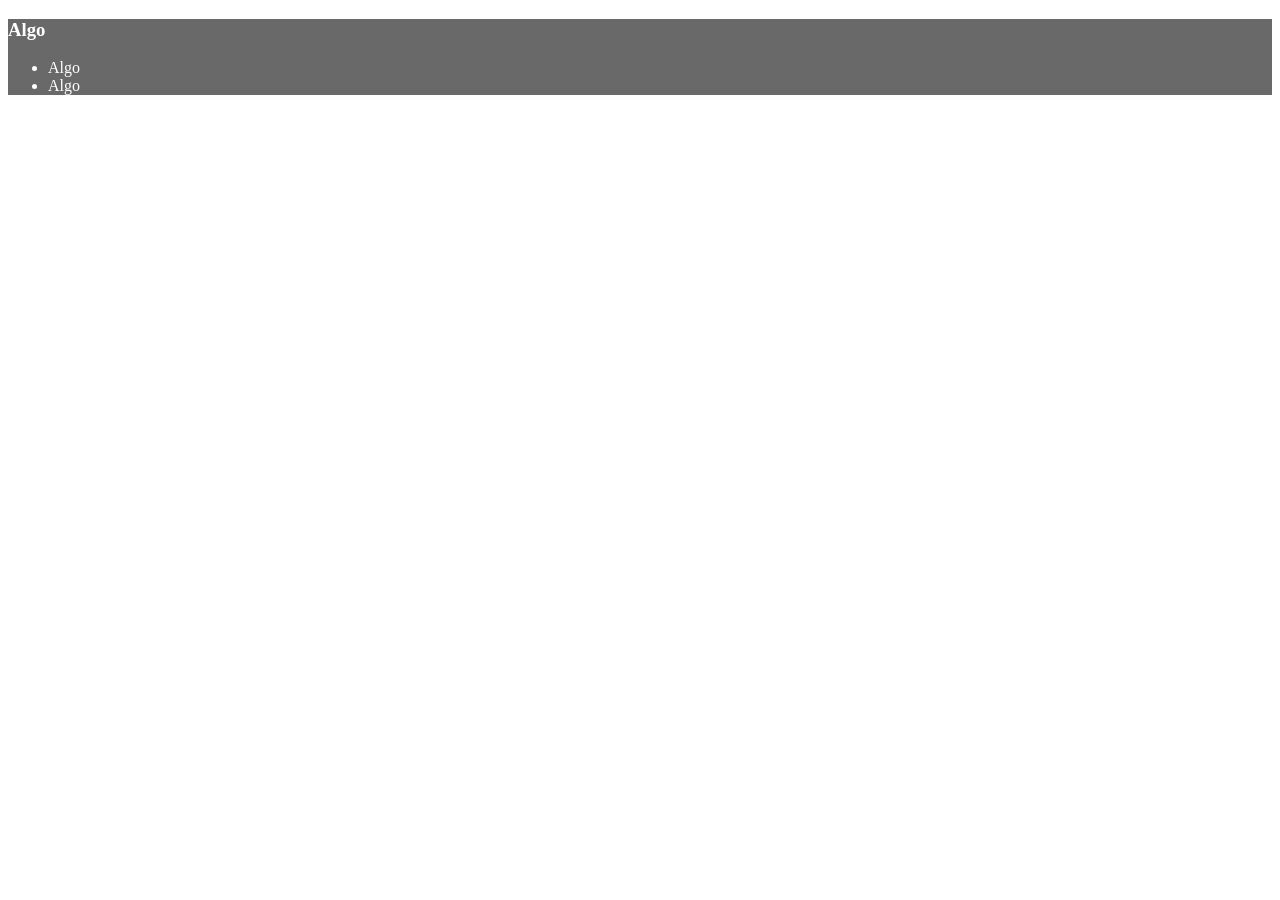
==== index.html @ 3de5984c "Add files via upload" ====
<!DOCTYPE html>
<html lang="en">
<head>
    <meta charset="UTF-8">
    <meta http-equiv="X-UA-Compatible" content="IE=edge">
    <meta name="viewport" content="width=device-width, initial-scale=1.0">
    <title>Document</title>
    <link rel="stylesheet" href="style.css">
</head>
<body>
    <header>
        <h3>Algo</h3>
        <ul>
            <li>Algo</li>
            <li>Algo</li>
        </ul>
    </header>

</body>
</html>
---- style.css ----
header {
    background-color: dimgray;
    color: white;
}
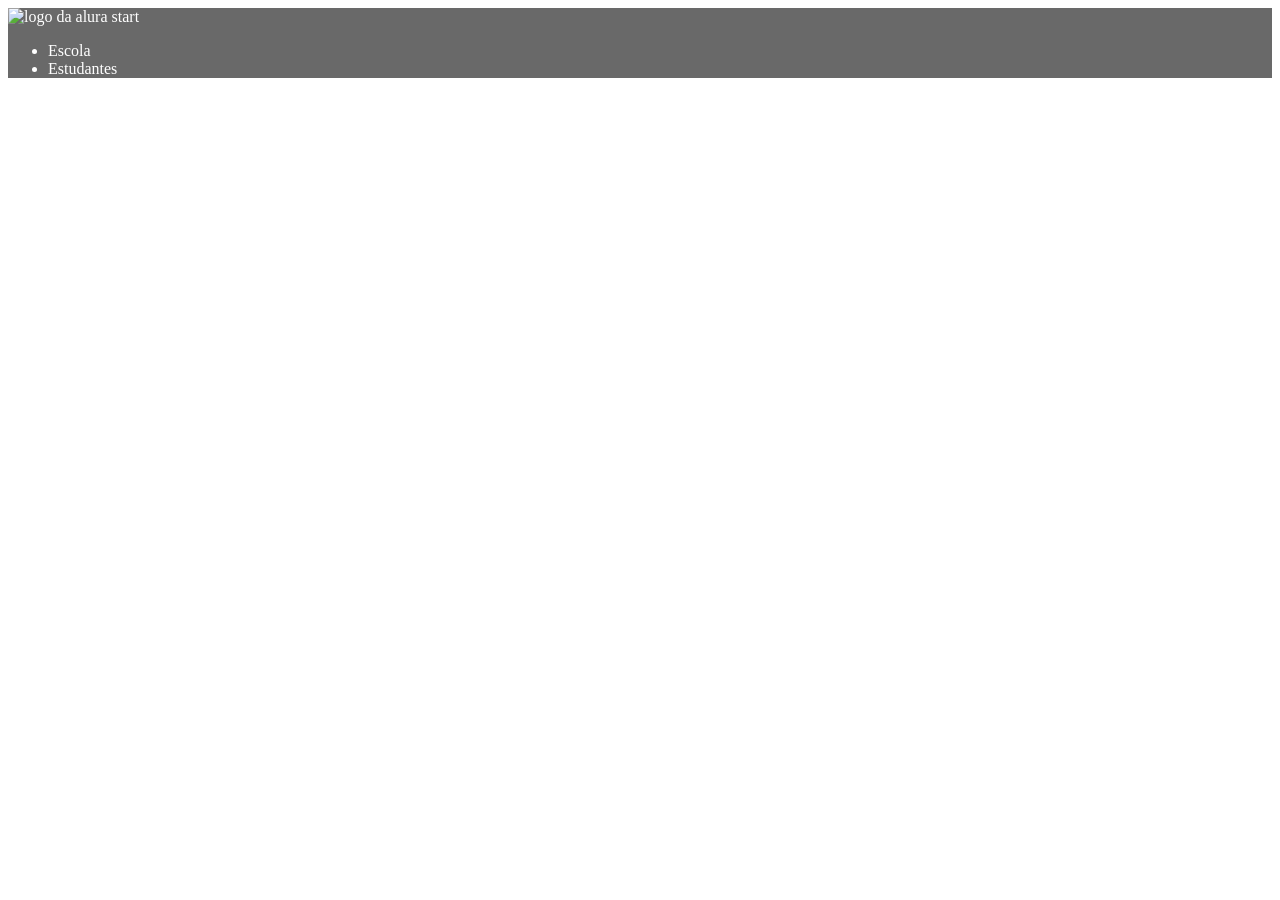
==== commit 4579357a: "index.html" ====
--- a/index.html
+++ b/index.html
@@ -8,11 +8,11 @@
     <link rel="stylesheet" href="style.css">
 </head>
 <body>
-    <header>
-        <h3>Algo</h3>
-        <ul>
-            <li>Algo</li>
-            <li>Algo</li>
+    <header class="cabecalho">
+        <img class="cabecalho-imagem" src="alurastart logo.png" alt="logo da alura start">
+        <ul class="cabecalho-lista">
+            <li class="cabecalho-item">Escola</li>
+            <li class="cabecalho-item">Estudantes</li>
         </ul>
     </header>
 
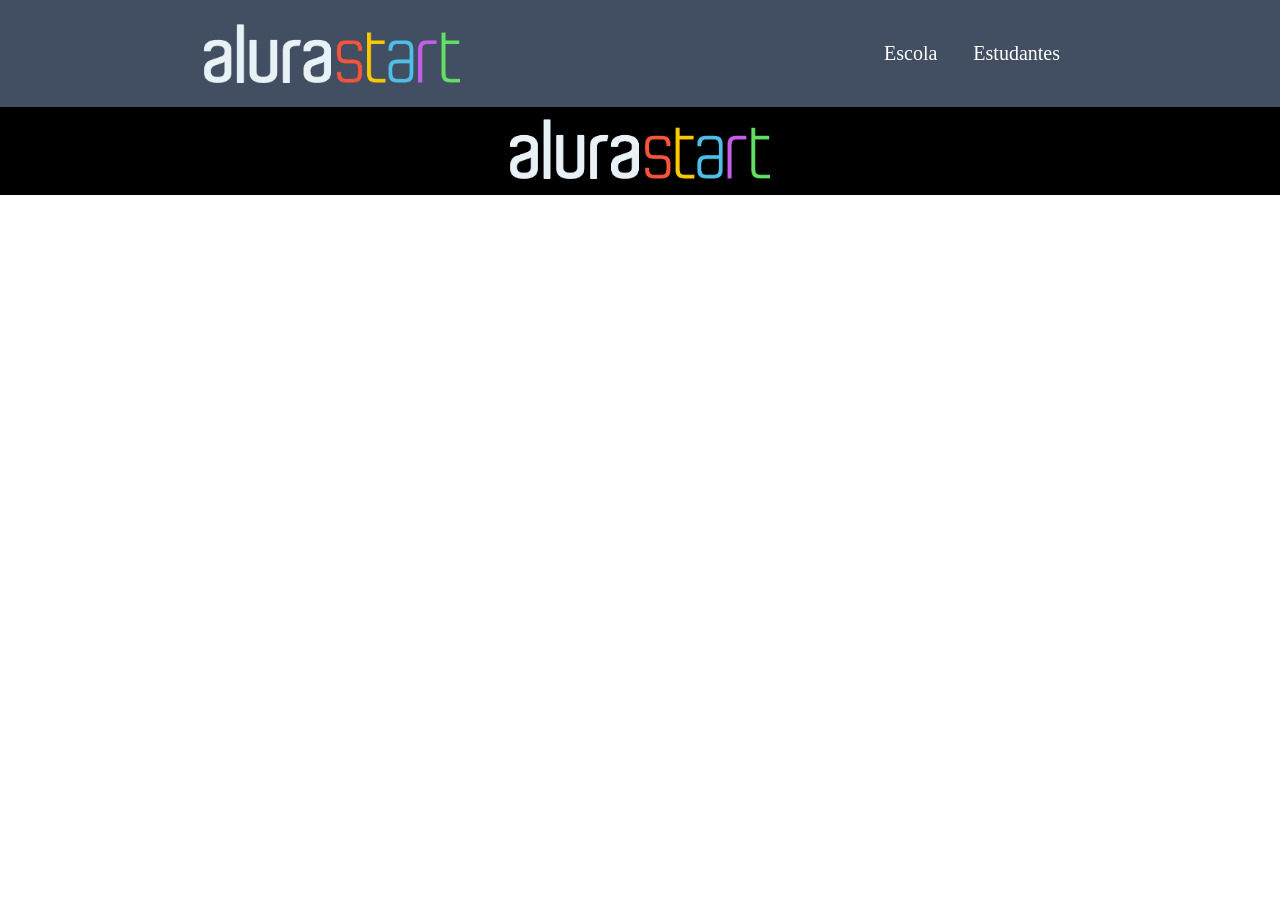
==== commit 7965e925: "Add files via upload" ====
--- a/index.html
+++ b/index.html
@@ -16,5 +16,10 @@
         </ul>
     </header>
 
+
+
+    <footer class="rodape">
+        <img class="rodape-imagem"src="alurastart logo.png" alt="logo da alura start">
+    </footer>
 </body>
 </html>
--- a/style.css
+++ b/style.css
@@ -1,4 +1,34 @@
-header {
-    background-color: dimgray;
+* {
+    margin: 0;
+    padding: 0;
+}
+
+.cabecalho {
+    background-color: #424E61;
     color: white;
+    display: flex;
+    justify-content: space-around;
+    align-items: center;
+    padding: 24px 0;
 }
+
+.cabecalho-imagem {
+    width: 20%;
+}
+
+.cabecalho-item {
+    display: inline-block;
+    margin: 0 16px;
+    font-size: 20px;
+}
+
+.rodape{
+    background-color: black;
+    text-align: center;
+}
+
+.rodape-imagem{
+    height: 60px;
+    padding: 12px 0;
+   
+}
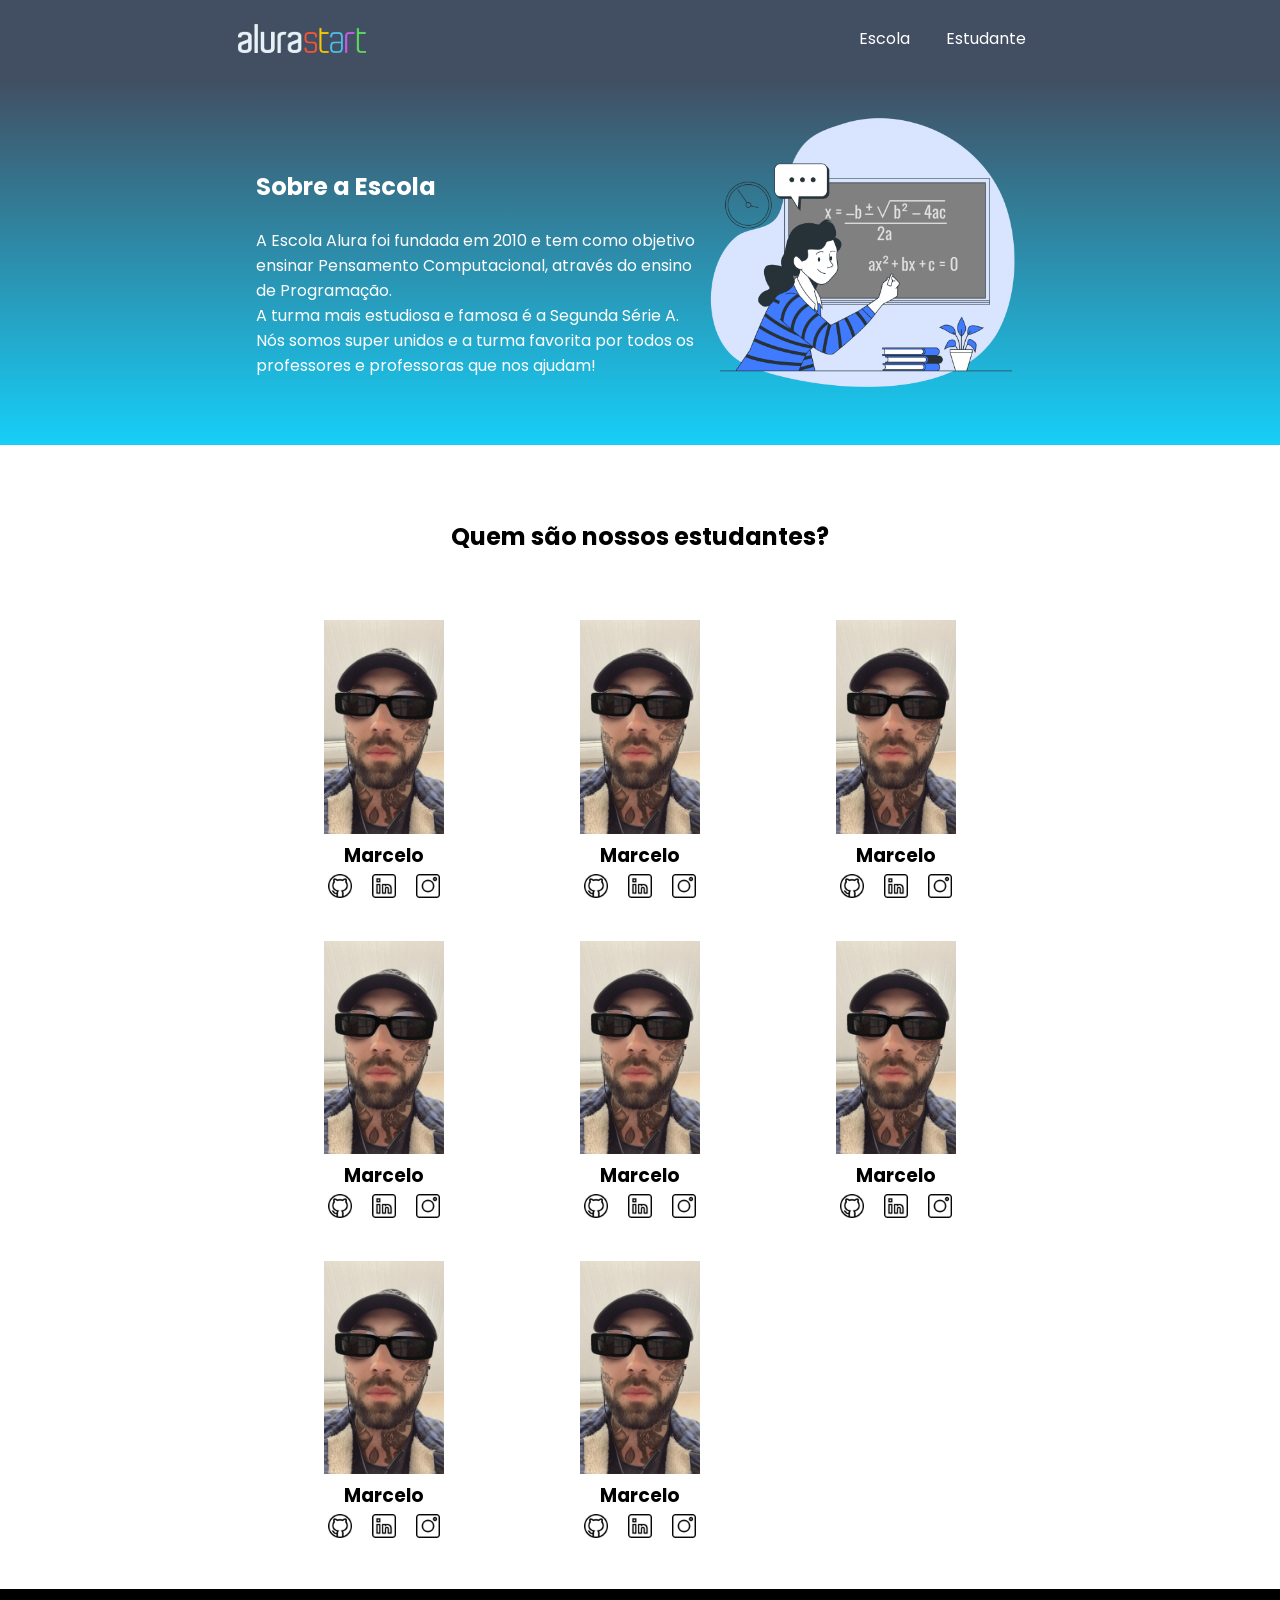
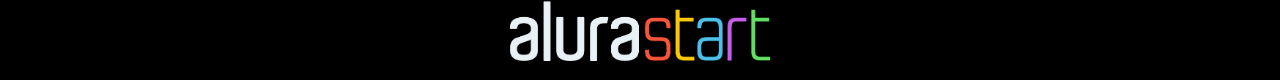
==== commit c80b6638: "Add files via upload" ====
--- a/index.html
+++ b/index.html
@@ -1,25 +1,144 @@
 <!DOCTYPE html>
 <html lang="en">
+
 <head>
     <meta charset="UTF-8">
     <meta http-equiv="X-UA-Compatible" content="IE=edge">
     <meta name="viewport" content="width=device-width, initial-scale=1.0">
-    <title>Document</title>
+    <title>Equipe Alura Start</title>
     <link rel="stylesheet" href="style.css">
+    <link rel="preconnect" href="https://fonts.googleapis.com">
+    <link rel="preconnect" href="https://fonts.gstatic.com" crossorigin>
+    <link href="https://fonts.googleapis.com/css2?family=Poppins&display=swap" rel="stylesheet">
 </head>
+
 <body>
+
     <header class="cabecalho">
+
         <img class="cabecalho-imagem" src="alurastart logo.png" alt="logo da alura start">
         <ul class="cabecalho-lista">
-            <li class="cabecalho-item">Escola</li>
-            <li class="cabecalho-item">Estudantes</li>
+            <li class="cabecalho-lista-item"><a href="#escola">Escola</a></li>
+            <li class="cabecalho-lista-item"><a href="#estudante">Estudante</a></li>
         </ul>
+
     </header>
 
+    <section id="escola">
+        <div class="escola-div-conteudo">
+            <h2 class="escola-titulo">Sobre a Escola</h2>
+            <p class="escola-texto-um">A Escola Alura foi fundada em 2010 e tem como objetivo ensinar Pensamento
+                Computacional, através do ensino de Programação.</p>
+            <p class="escola-texto-dois">A turma mais estudiosa e famosa é a Segunda Série A. Nós somos super unidos e a
+                turma favorita por todos os professores e professoras que nos ajudam!</p>
+        </div>
+        <img class="escola-imagem" src="Formula-bro.png" alt="imagem que representa uma professora em sala de aula">
+    </section>
 
+    <section id="estudante">
+        <h2 class="estudante-titulo">Quem são nossos estudantes?</h2>
+        <div class="estudante-todos">
+            <span></span>
+            <div class="estudante-div">
+                <img class="estudante-imagem" src="Marcelo.jpeg" alt="foto do marcelo">
+                <h3 class="estudante-nome">Marcelo</h3>
+                <a href="https://github.com/marcelopaludetto"><img class="estudante-icone" src="github.png"
+                        alt="icone github"></a>
+                <a href="https://linkedin.com/marcelopaludetto"><img class="estudante-icone" src="linkedin.png"
+                        alt="icone linkedin"></a>
+                <a href="https://instagram.com/marcelopaludetto"><img class="estudante-icone" src="instagram.png"
+                        alt="icone instagram"></a>
+            </div>
 
+            <div class="estudante-div">
+                <img class="estudante-imagem" src="Marcelo.jpeg" alt="foto do marcelo">
+                <h3 class="estudante-nome">Marcelo</h3>
+                <a href="https://github.com/marcelopaludetto"><img class="estudante-icone" src="github.png"
+                        alt="icone github"></a>
+                <a href="https://linkedin.com/marcelopaludetto"><img class="estudante-icone" src="linkedin.png"
+                        alt="icone linkedin"></a>
+                <a href="https://instagram.com/marcelopaludetto"><img class="estudante-icone" src="instagram.png"
+                        alt="icone instagram"></a>
+            </div>
+
+            <div class="estudante-div">
+                <img class="estudante-imagem" src="Marcelo.jpeg" alt="foto do marcelo">
+                <h3 class="estudante-nome">Marcelo</h3>
+                <a href="https://github.com/marcelopaludetto"><img class="estudante-icone" src="github.png"
+                        alt="icone github"></a>
+                <a href="https://linkedin.com/marcelopaludetto"><img class="estudante-icone" src="linkedin.png"
+                        alt="icone linkedin"></a>
+                <a href="https://instagram.com/marcelopaludetto"><img class="estudante-icone" src="instagram.png"
+                        alt="icone instagram"></a>
+            </div>
+
+            <span></span>
+            <span></span>
+
+            <div class="estudante-div">
+                <img class="estudante-imagem" src="Marcelo.jpeg" alt="foto do marcelo">
+                <h3 class="estudante-nome">Marcelo</h3>
+                <a href="https://github.com/marcelopaludetto"><img class="estudante-icone" src="github.png"
+                        alt="icone github"></a>
+                <a href="https://linkedin.com/marcelopaludetto"><img class="estudante-icone" src="linkedin.png"
+                        alt="icone linkedin"></a>
+                <a href="https://instagram.com/marcelopaludetto"><img class="estudante-icone" src="instagram.png"
+                        alt="icone instagram"></a>
+            </div>
+
+            <div class="estudante-div">
+                <img class="estudante-imagem" src="Marcelo.jpeg" alt="foto do marcelo">
+                <h3 class="estudante-nome">Marcelo</h3>
+                <a href="https://github.com/marcelopaludetto"><img class="estudante-icone" src="github.png"
+                        alt="icone github"></a>
+                <a href="https://linkedin.com/marcelopaludetto"><img class="estudante-icone" src="linkedin.png"
+                        alt="icone linkedin"></a>
+                <a href="https://instagram.com/marcelopaludetto"><img class="estudante-icone" src="instagram.png"
+                        alt="icone instagram"></a>
+            </div>
+
+            <div class="estudante-div">
+                <img class="estudante-imagem" src="Marcelo.jpeg" alt="foto do marcelo">
+                <h3 class="estudante-nome">Marcelo</h3>
+                <a href="https://github.com/marcelopaludetto"><img class="estudante-icone" src="github.png"
+                        alt="icone github"></a>
+                <a href="https://linkedin.com/marcelopaludetto"><img class="estudante-icone" src="linkedin.png"
+                        alt="icone linkedin"></a>
+                <a href="https://instagram.com/marcelopaludetto"><img class="estudante-icone" src="instagram.png"
+                        alt="icone instagram"></a>
+            </div>
+
+            <span></span>
+            <span></span>
+
+            <div class="estudante-div">
+                <img class="estudante-imagem" src="Marcelo.jpeg" alt="foto do marcelo">
+                <h3 class="estudante-nome">Marcelo</h3>
+                <a href="https://github.com/marcelopaludetto"><img class="estudante-icone" src="github.png"
+                        alt="icone github"></a>
+                <a href="https://linkedin.com/marcelopaludetto"><img class="estudante-icone" src="linkedin.png"
+                        alt="icone linkedin"></a>
+                <a href="https://instagram.com/marcelopaludetto"><img class="estudante-icone" src="instagram.png"
+                        alt="icone instagram"></a>
+            </div>
+
+            <div class="estudante-div">
+                <img class="estudante-imagem" src="Marcelo.jpeg" alt="foto do marcelo">
+                <h3 class="estudante-nome">Marcelo</h3>
+                <a href="https://github.com/marcelopaludetto"><img class="estudante-icone" src="github.png"
+                        alt="icone github"></a>
+                <a href="https://linkedin.com/marcelopaludetto"><img class="estudante-icone" src="linkedin.png"
+                        alt="icone linkedin"></a>
+                <a href="https://instagram.com/marcelopaludetto"><img class="estudante-icone" src="instagram.png"
+                        alt="icone instagram"></a>
+            </div>
+
+        </div>
+    </section>
+    
     <footer class="rodape">
-        <img class="rodape-imagem"src="alurastart logo.png" alt="logo da alura start">
+        <img class="rodape-imagem" src="alurastart logo.png" alt="logo da alura start">
     </footer>
 </body>
-</html>
+
+</html>
--- a/style.css
+++ b/style.css
@@ -1,8 +1,10 @@
-* {
+*{
     margin: 0;
     padding: 0;
 }
-
+body {
+    font-family: 'Poppins', sans-serif;
+}
 .cabecalho {
     background-color: #424E61;
     color: white;
@@ -12,14 +14,70 @@
     padding: 24px 0;
 }
 
-.cabecalho-imagem {
-    width: 20%;
+.cabecalho-imagem{
+    width: 10%;
 }
 
-.cabecalho-item {
+.cabecalho-lista-item{
     display: inline-block;
     margin: 0 16px;
-    font-size: 20px;
+    font-size: 16px;
+}
+
+.cabecalho-lista-item a{
+    text-decoration: none; 
+    color: white;
+}
+
+.escola-imagem{
+    width: 25%;
+}
+
+#escola{
+    background-image: linear-gradient(#424E61,#16CFF8);
+    color:white;
+    display: flex;
+    justify-content: center;
+    align-items: center;
+    padding: 24px 0;
+}
+
+.escola-div-conteudo{
+    width: 35%;
+}
+
+
+.escola-titulo{
+    padding: 24px 0;
+}
+
+#estudante{
+    padding: 24px 0;
+}
+
+
+.estudante-imagem{
+    width: 120px;
+}
+
+.estudante-icone{
+    width: 24px;
+    padding: 4px 8px;
+}
+
+.estudante-div{
+    text-align: center;
+    padding: 16px 0;
+}
+
+.estudante-titulo{
+    text-align: center;
+    padding: 50px 0;
+}
+
+.estudante-todos{
+    display: grid;
+    grid-template-columns: 20% 20% 20% 20% 20%;
 }
 
 .rodape{
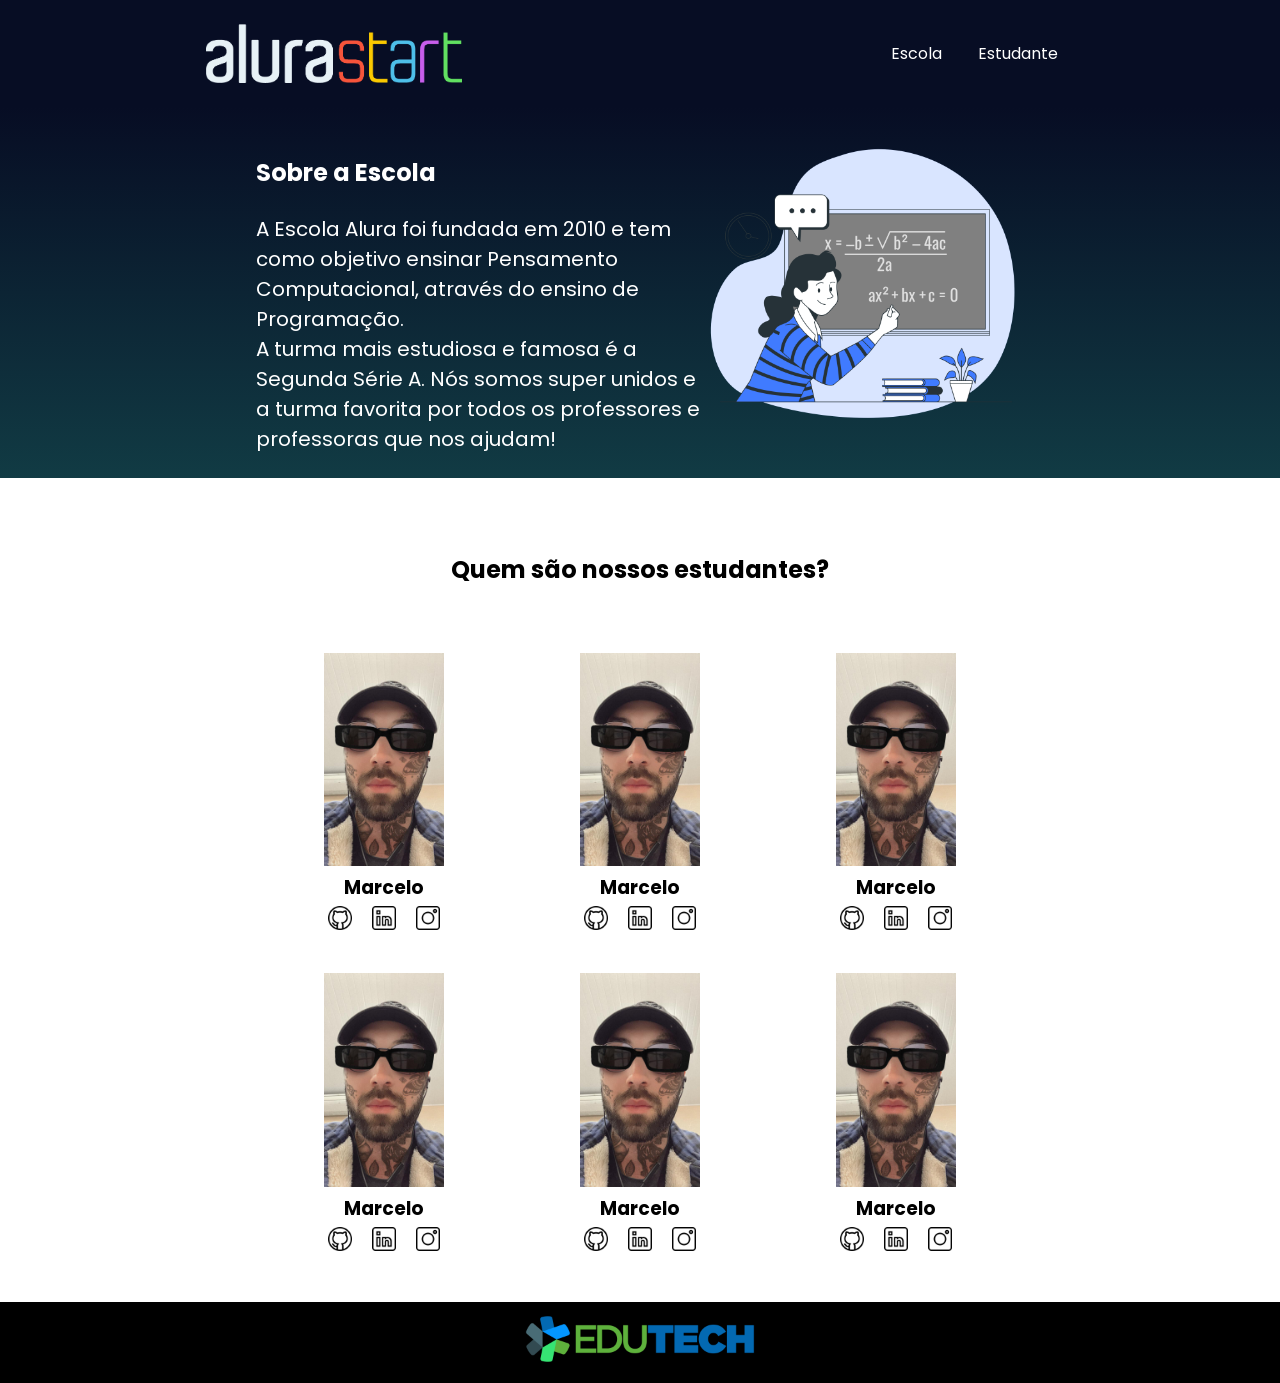
==== commit 2af054f0: "Add files via upload" ====
--- a/index.html
+++ b/index.html
@@ -5,7 +5,7 @@
     <meta charset="UTF-8">
     <meta http-equiv="X-UA-Compatible" content="IE=edge">
     <meta name="viewport" content="width=device-width, initial-scale=1.0">
-    <title>Equipe Alura Start</title>
+    <title>Site do Alura</title>
     <link rel="stylesheet" href="style.css">
     <link rel="preconnect" href="https://fonts.googleapis.com">
     <link rel="preconnect" href="https://fonts.gstatic.com" crossorigin>
@@ -111,33 +111,12 @@
             <span></span>
             <span></span>
 
-            <div class="estudante-div">
-                <img class="estudante-imagem" src="Marcelo.jpeg" alt="foto do marcelo">
-                <h3 class="estudante-nome">Marcelo</h3>
-                <a href="https://github.com/marcelopaludetto"><img class="estudante-icone" src="github.png"
-                        alt="icone github"></a>
-                <a href="https://linkedin.com/marcelopaludetto"><img class="estudante-icone" src="linkedin.png"
-                        alt="icone linkedin"></a>
-                <a href="https://instagram.com/marcelopaludetto"><img class="estudante-icone" src="instagram.png"
-                        alt="icone instagram"></a>
-            </div>
-
-            <div class="estudante-div">
-                <img class="estudante-imagem" src="Marcelo.jpeg" alt="foto do marcelo">
-                <h3 class="estudante-nome">Marcelo</h3>
-                <a href="https://github.com/marcelopaludetto"><img class="estudante-icone" src="github.png"
-                        alt="icone github"></a>
-                <a href="https://linkedin.com/marcelopaludetto"><img class="estudante-icone" src="linkedin.png"
-                        alt="icone linkedin"></a>
-                <a href="https://instagram.com/marcelopaludetto"><img class="estudante-icone" src="instagram.png"
-                        alt="icone instagram"></a>
-            </div>
 
         </div>
     </section>
     
     <footer class="rodape">
-        <img class="rodape-imagem" src="alurastart logo.png" alt="logo da alura start">
+        <img class="rodape-imagem" src="edutech.png" alt="logo da alura start">
     </footer>
 </body>
 
--- a/style.css
+++ b/style.css
@@ -6,7 +6,7 @@
     font-family: 'Poppins', sans-serif;
 }
 .cabecalho {
-    background-color: #424E61;
+    background-color: #070d24;
     color: white;
     display: flex;
     justify-content: space-around;
@@ -15,7 +15,7 @@
 }
 
 .cabecalho-imagem{
-    width: 10%;
+    width: 20%;
 }
 
 .cabecalho-lista-item{
@@ -29,12 +29,8 @@
     color: white;
 }
 
-.escola-imagem{
-    width: 25%;
-}
-
 #escola{
-    background-image: linear-gradient(#424E61,#16CFF8);
+    background-image: linear-gradient(#070d24,#113b44);
     color:white;
     display: flex;
     justify-content: center;
@@ -46,9 +42,20 @@
     width: 35%;
 }
 
-
 .escola-titulo{
     padding: 24px 0;
+}
+
+.escola-texto-um{
+    font-size: 20px;
+}
+
+.escola-texto-dois{
+    font-size: 20px;
+}
+
+.escola-imagem{
+    width: 25%;
 }
 
 #estudante{
@@ -86,7 +93,6 @@
 }
 
 .rodape-imagem{
-    height: 60px;
-    padding: 12px 0;
-   
+    height: 50px;
+    padding: 12px 0px;
 }
